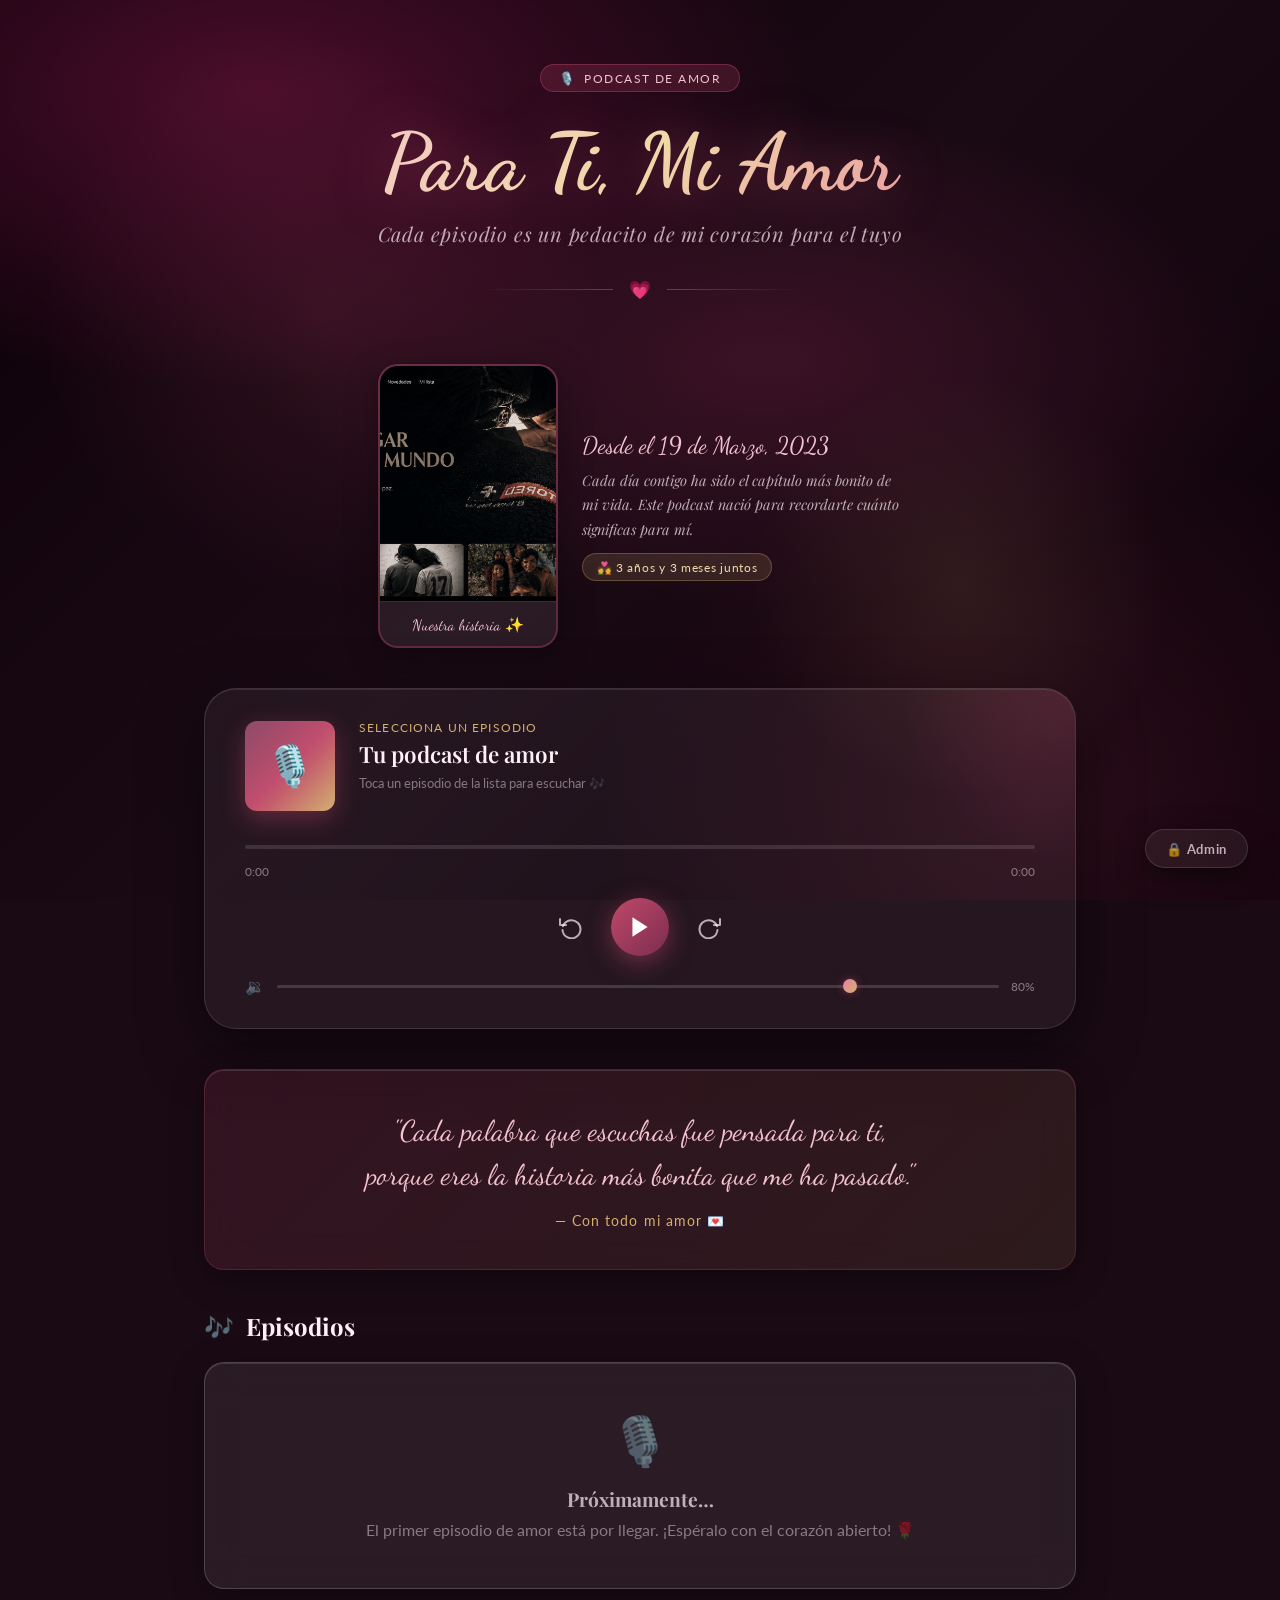
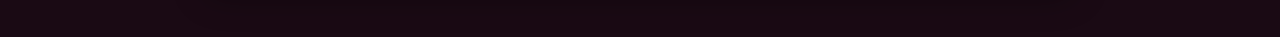
==== docs/index.html @ d4a17b66 "feat: romantic podcast website with glassmorphism, photo lightbox, Firebase Storage, episode player " ====
<!DOCTYPE html>
<html lang="es">
<head>
  <meta charset="UTF-8">
  <meta name="viewport" content="width=device-width, initial-scale=1.0">
  <title>Para Ti, Mi Amor 🌹 — Podcast de Corazón</title>
  <meta name="description" content="Un podcast hecho con todo el amor del mundo, especialmente para ti.">
  <meta name="theme-color" content="#7B2D4E">
  <meta property="og:title" content="Para Ti, Mi Amor 🌹">
  <meta property="og:description" content="Un podcast de amor hecho especialmente para ti">
  <meta property="og:type" content="website">
  <link rel="preconnect" href="https://fonts.googleapis.com">
  <link rel="preconnect" href="https://fonts.gstatic.com" crossorigin>
  <link href="https://fonts.googleapis.com/css2?family=Playfair+Display:ital,wght@0,400;0,600;0,700;1,400;1,600&family=Lato:wght@300;400;700&family=Dancing+Script:wght@500;600;700&display=swap" rel="stylesheet">
  <link rel="stylesheet" href="style.css">
</head>
<body>

  <!-- Background -->
  <div class="bg-canvas" aria-hidden="true"></div>

  <div class="app-wrapper">
    <div class="container">

      <!-- ── HEADER ─────────────────────────────────────────── -->
      <header class="site-header fade-in">
        <div class="header-badge">
          <span>🎙️</span>
          <span>Podcast de Amor</span>
        </div>
        <h1 class="site-title" id="podcast-title">Para Ti, Mi Amor</h1>
        <p class="site-subtitle" id="podcast-subtitle">
          Cada episodio es un pedacito de mi corazón para el tuyo
        </p>
        <div class="heart-divider">
          <span class="heart-divider-icon">💗</span>
        </div>
      </header>

      <!-- ── PHOTO FRAME ────────────────────────────────────── -->
      <section class="photo-frame-section fade-in fade-in-delay-1" aria-label="Nuestra foto">
        <div class="photo-frame-row">

          <!-- Polaroid-style frame -->
          <div
            class="glass photo-frame-card"
            id="photo-frame-card"
            role="button"
            tabindex="0"
            aria-label="Abrir foto con mensaje de amor"
          >
            <div class="photo-thumb-wrap">
              <img src="assets/tuyo.jpeg" alt="Nosotros" class="photo-thumb" loading="lazy">
              <div class="photo-hover-overlay">
                <span>💌 Ver mensaje</span>
              </div>
            </div>
            <div class="photo-caption">
              <span class="photo-label">Nuestra historia ✨</span>
            </div>
          </div>

          <!-- Aside text -->
          <div class="photo-aside">
            <div class="photo-aside-title">Desde el 19 de Marzo, 2023</div>
            <p class="photo-aside-text">
              Cada día contigo ha sido el capítulo más bonito
              de mi vida. Este podcast nació para recordarte
              cuánto significas para mí.
            </p>
            <div class="anniversary-badge">
              💑 3 años y 3 meses juntos
            </div>
          </div>

        </div>
      </section>

      <!-- ── FEATURED PLAYER ────────────────────────────────── -->
      <section class="fade-in fade-in-delay-2" aria-label="Reproductor principal">
        <div class="glass-heavy featured-player" id="featured-player">

          <div class="now-playing-label" id="now-playing-label" style="display:none;">
            <span class="now-playing-dot"></span>
            <span>Reproduciendo ahora</span>
          </div>

          <div class="episode-meta">
            <div class="episode-artwork" id="featured-artwork">
              <span id="featured-artwork-emoji">🎙️</span>
            </div>
            <div class="episode-info">
              <div class="episode-number" id="featured-ep-number">Selecciona un episodio</div>
              <div class="episode-title"  id="featured-ep-title">Tu podcast de amor</div>
              <div class="episode-date"   id="featured-ep-date">Toca un episodio de la lista para escuchar 🎶</div>
            </div>
          </div>

          <!-- Progress -->
          <div class="audio-controls">
            <div class="progress-bar-wrap" id="progress-wrap">
              <div class="progress-track">
                <div class="progress-fill" id="progress-fill"></div>
              </div>
              <input type="range" class="progress-input" id="progress-input"
                     min="0" max="100" value="0" step="0.1" aria-label="Progreso del audio">
            </div>
            <div class="time-labels">
              <span id="time-current">0:00</span>
              <span id="time-total">0:00</span>
            </div>

            <!-- Controls -->
            <div class="controls-row">
              <button class="ctrl-btn" id="btn-rewind" aria-label="Retroceder 15s" title="−15s">
                <svg width="24" height="24" viewBox="0 0 24 24" fill="none" stroke="currentColor" stroke-width="2" stroke-linecap="round" stroke-linejoin="round">
                  <polyline points="1 4 1 10 7 10"/><path d="M3.51 15a9 9 0 1 0 .49-3.75"/>
                </svg>
              </button>

              <button class="ctrl-btn play-btn" id="btn-play" aria-label="Reproducir / Pausar">
                <svg id="play-icon"  width="26" height="26" viewBox="0 0 24 24" fill="currentColor"><polygon points="5,3 19,12 5,21"/></svg>
                <svg id="pause-icon" width="26" height="26" viewBox="0 0 24 24" fill="currentColor" style="display:none;"><rect x="6" y="4" width="4" height="16"/><rect x="14" y="4" width="4" height="16"/></svg>
              </button>

              <button class="ctrl-btn" id="btn-forward" aria-label="Avanzar 15s" title="+15s">
                <svg width="24" height="24" viewBox="0 0 24 24" fill="none" stroke="currentColor" stroke-width="2" stroke-linecap="round" stroke-linejoin="round">
                  <polyline points="23 4 23 10 17 10"/><path d="M20.49 15a9 9 0 1 1-.48-3.75"/>
                </svg>
              </button>
            </div>

            <!-- Volume -->
            <div class="volume-row">
              <span class="volume-icon" id="vol-icon">🔉</span>
              <input type="range" class="volume-slider" id="volume-slider"
                     min="0" max="1" value="0.8" step="0.01" aria-label="Volumen">
              <span style="font-size:0.75rem;color:var(--text-muted);" id="vol-label">80%</span>
            </div>
          </div>
        </div>
      </section>

      <!-- ── LOVE BANNER ────────────────────────────────────── -->
      <div class="glass love-banner fade-in fade-in-delay-3" id="love-banner">
        <p class="love-quote" id="love-quote">
          "Cada palabra que escuchas fue pensada para ti,<br>
          porque eres la historia más bonita que me ha pasado."
        </p>
        <p class="love-from" id="love-from">— Con todo mi amor 💌</p>
      </div>

      <!-- ── EPISODE LIST ────────────────────────────────────── -->
      <section aria-label="Lista de episodios">
        <h2 class="section-heading fade-in fade-in-delay-4">
          <span class="icon">🎶</span>
          Episodios
        </h2>
        <div class="episode-list" id="episode-list" role="list">
          <!-- Rendered by JS -->
        </div>
      </section>

    </div><!-- /container -->
  </div><!-- /app-wrapper -->

  <!-- ── PHOTO LIGHTBOX ─────────────────────────────────────── -->
  <div class="photo-modal" id="photo-modal" role="dialog" aria-modal="true" aria-label="Mensaje de amor">
    <div class="photo-modal-inner glass-heavy" style="padding:2rem;">
      <button class="photo-modal-close" id="photo-modal-close" aria-label="Cerrar">✕</button>

      <div class="photo-modal-img-wrap">
        <img src="assets/tuyo.jpeg" alt="Nosotros" class="photo-full">
      </div>

      <div class="photo-modal-msg" style="padding:2rem;background:rgba(255,255,255,0.05);border-radius:20px;border:1px solid rgba(192,73,107,0.25);">
        <div class="modal-love-title">Para ti, mi amor 🌹</div>
        <p class="modal-love-text">
          "Desde el 19 de marzo de 2023,<br>
          cada mañana tiene más sentido.<br><br>
          Eres la persona que me hace querer<br>
          ser mejor cada día. Esta foto,<br>
          este podcast, cada nota, cada palabra…<br><br>
          todo lo hago pensando en ti."
        </p>
        <p class="modal-love-from">— Tuyo, siempre y para siempre 💌</p>
        <div class="modal-song-pill">
          🎵 Nuestra canción: <em>Amapolas — Leo Rizi</em>
        </div>
      </div>
    </div>
  </div>

  <!-- ── ADMIN FAB ────────────────────────────────────────────── -->
  <div class="admin-fab">
    <a href="admin.html" class="btn btn-ghost" aria-label="Panel de administración">
      🔒 Admin
    </a>
  </div>

  <script src="app.js"></script>
  <script>
  /* ═══════════════════════════════════════════════════════════
     INDEX PAGE LOGIC
  ═══════════════════════════════════════════════════════════ */

  const META_KEY = 'samira_podcast_meta';

  /* ── Meta / Personalización ─────────────────────────────── */
  function getMeta() {
    try { return JSON.parse(localStorage.getItem(META_KEY)) || {}; } catch { return {}; }
  }
  function applyMeta() {
    const m = getMeta();
    if (m.podcastTitle)    document.getElementById('podcast-title').textContent    = m.podcastTitle;
    if (m.podcastSubtitle) document.getElementById('podcast-subtitle').textContent = m.podcastSubtitle;
    if (m.loveQuote)       document.getElementById('love-quote').innerHTML          = m.loveQuote;
    if (m.loveFrom)        document.getElementById('love-from').textContent         = '— ' + m.loveFrom + ' 💌';
  }

  /* ── State ──────────────────────────────────────────────── */
  let currentEpisodeId = null;

  /* ── Render Episode List ────────────────────────────────── */
  function renderEpisodes() {
    const list     = document.getElementById('episode-list');
    const episodes = getEpisodes();

    if (episodes.length === 0) {
      list.innerHTML = `
        <div class="glass empty-state">
          <div class="empty-icon">🎙️</div>
          <h3>Próximamente…</h3>
          <p>El primer episodio de amor está por llegar. ¡Espéralo con el corazón abierto! 🌹</p>
        </div>`;
      return;
    }

    list.innerHTML = episodes.map((ep, idx) => {
      const epNum   = episodes.length - idx;
      const isActive = ep.id === currentEpisodeId;
      const isPlaying = isActive && Player.isPlaying;
      return `
        <article
          class="glass episode-card ${isActive ? 'active' : ''}"
          data-id="${ep.id}"
          role="listitem"
          tabindex="0"
          aria-label="Episodio ${epNum}: ${ep.title}"
          style="animation:fadeIn 0.5s ease ${idx*0.06}s both;"
        >
          <div class="ep-thumb">
            <span>${ep.emoji || '🎙️'}</span>
            <div class="play-overlay" aria-hidden="true">
              ${isPlaying ? '⏸️' : (isActive ? '▶️' : '▶️')}
            </div>
          </div>
          <div class="ep-info">
            <div class="ep-title">${ep.title}</div>
            <div class="ep-desc">${ep.description || 'Un episodio lleno de amor'}</div>
          </div>
          <div class="ep-meta">
            <span class="ep-duration" id="dur-${ep.id}">${ep.cachedDuration || '–:––'}</span>
            <span class="ep-badge">Ep. ${epNum}</span>
          </div>
        </article>`;
    }).join('');

    /* Attach events */
    list.querySelectorAll('.episode-card').forEach(card => {
      const activate = () => {
        const id = card.dataset.id;
        const ep = episodes.find(e => e.id === id);
        if (!ep) return;

        const epNum = episodes.length - episodes.findIndex(e => e.id === id);

        if (id === currentEpisodeId) {
          /* Same episode → toggle play/pause */
          Player.toggle();
        } else {
          /* New episode → load and play */
          currentEpisodeId = id;
          loadFeaturedUI(ep, epNum);
          Player.load(ep);
        }
      };
      card.addEventListener('click', activate);
      card.addEventListener('keydown', e => { if (e.key === 'Enter' || e.key === ' ') { e.preventDefault(); activate(); } });
    });
  }

  /* ── Load Featured UI (without starting audio) ───────────── */
  function loadFeaturedUI(ep, epNum) {
    document.getElementById('featured-ep-number').textContent = `Episodio ${epNum}`;
    document.getElementById('featured-ep-title').textContent  = ep.title;
    document.getElementById('featured-ep-date').textContent   = ep.description || formatDate(ep.createdAt);
    document.getElementById('featured-artwork-emoji').textContent = ep.emoji || '🎙️';
    document.getElementById('now-playing-label').style.display = 'flex';
  }

  /* ── Player UI Callbacks ────────────────────────────────── */
  function updatePlayIcon(playing) {
    document.getElementById('play-icon').style.display  = playing ? 'none'  : 'block';
    document.getElementById('pause-icon').style.display = playing ? 'block' : 'none';
  }

  Player.onTimeUpdate((current, duration) => {
    const pct = duration ? (current / duration) * 100 : 0;
    document.getElementById('progress-fill').style.width  = `${pct}%`;
    document.getElementById('progress-input').value       = pct;
    document.getElementById('time-current').textContent   = formatTime(current);
    document.getElementById('time-total').textContent     = formatTime(duration);

    /* Cache duration on first read */
    if (currentEpisodeId && !isNaN(duration) && duration > 0) {
      const ep = getEpisodes().find(e => e.id === currentEpisodeId);
      if (ep && !ep.cachedDuration) {
        updateEpisode(currentEpisodeId, { cachedDuration: formatTime(duration) });
        const el = document.getElementById(`dur-${currentEpisodeId}`);
        if (el) el.textContent = formatTime(duration);
      }
    }
  });

  Player.onPlay(playing => {
    updatePlayIcon(playing);
    renderEpisodes(); /* Refresh overlay icons */
  });

  Player.onEnded(() => {
    /* Auto-next episode */
    const episodes = getEpisodes();
    const idx = episodes.findIndex(e => e.id === currentEpisodeId);
    if (idx !== -1 && idx < episodes.length - 1) {
      const next = episodes[idx + 1];
      currentEpisodeId = next.id;
      loadFeaturedUI(next, episodes.length - (idx + 1));
      Player.load(next);
    } else {
      updatePlayIcon(false);
      showToast('¡Fin del episodio! 🌹', 'success');
    }
  });

  Player.onError(() => {
    updatePlayIcon(false);
  });

  /* ── Controls ───────────────────────────────────────────── */
  document.getElementById('btn-play').addEventListener('click', () => {
    const episodes = getEpisodes();
    if (!currentEpisodeId) {
      if (episodes.length > 0) {
        const ep = episodes[0];
        currentEpisodeId = ep.id;
        loadFeaturedUI(ep, episodes.length);
        Player.load(ep);
      } else {
        showToast('No hay episodios aún 🎙️', 'info');
      }
    } else {
      Player.toggle();
    }
  });

  document.getElementById('btn-rewind').addEventListener('click',  () => Player.seek(Player.currentTime - 15));
  document.getElementById('btn-forward').addEventListener('click', () => Player.seek(Player.currentTime + 15));

  document.getElementById('progress-input').addEventListener('input', e => {
    Player.seekPercent(parseFloat(e.target.value) / 100);
  });

  const volSlider = document.getElementById('volume-slider');
  const volLabel  = document.getElementById('vol-label');
  const volIcon   = document.getElementById('vol-icon');

  volSlider.addEventListener('input', e => {
    const v = parseFloat(e.target.value);
    Player.setVolume(v);
    volLabel.textContent = `${Math.round(v * 100)}%`;
    volIcon.textContent  = v === 0 ? '🔇' : v < 0.5 ? '🔉' : '🔊';
  });
  Player.setVolume(0.8);

  /* ── Photo Lightbox ─────────────────────────────────────── */
  const photoCard  = document.getElementById('photo-frame-card');
  const photoModal = document.getElementById('photo-modal');
  const photoClose = document.getElementById('photo-modal-close');

  function openPhotoModal()  { photoModal.classList.add('open');    document.body.style.overflow = 'hidden'; }
  function closePhotoModal() { photoModal.classList.remove('open'); document.body.style.overflow = ''; }

  photoCard.addEventListener('click', openPhotoModal);
  photoCard.addEventListener('keydown', e => { if (e.key === 'Enter' || e.key === ' ') { e.preventDefault(); openPhotoModal(); } });
  photoClose.addEventListener('click', closePhotoModal);
  photoModal.addEventListener('click', e => { if (e.target === photoModal) closePhotoModal(); });
  document.addEventListener('keydown', e => { if (e.key === 'Escape') closePhotoModal(); });

  /* ── Boot ───────────────────────────────────────────────── */
  applyMeta();
  renderEpisodes();

  /* Pre-fill featured with first episode (no autoplay) */
  const initEps = getEpisodes();
  if (initEps.length > 0) {
    const ep = initEps[0];
    document.getElementById('featured-ep-number').textContent = `Episodio ${initEps.length}`;
    document.getElementById('featured-ep-title').textContent  = ep.title;
    document.getElementById('featured-ep-date').textContent   = ep.description || 'Tu podcast de amor';
    document.getElementById('featured-artwork-emoji').textContent = ep.emoji || '🎙️';
    currentEpisodeId = ep.id;
  }
  </script>
</body>
</html>
---- docs/style.css ----
/* ============================================================
   SAMIRA'S PODCAST — ROMANTIC GLASSMORPHISM DESIGN SYSTEM v2
   ============================================================ */

@import url('https://fonts.googleapis.com/css2?family=Playfair+Display:ital,wght@0,400;0,600;0,700;1,400;1,600&family=Lato:wght@300;400;700&family=Dancing+Script:wght@500;600;700&display=swap');

/* ── CSS Custom Properties ────────────────────────────────── */
:root {
  --rose-deep:    #7B2D4E;
  --rose-mid:     #C0496B;
  --rose-soft:    #E8829F;
  --rose-pale:    #F5C2CF;
  --gold:         #D4AF72;
  --gold-light:   #F0D9A8;
  --night:        #1A0A14;
  --glass-bg:     rgba(255,255,255,0.07);
  --glass-border: rgba(255,255,255,0.18);
  --glass-shadow: rgba(0,0,0,0.35);
  --text-primary: #FFF0F5;
  --text-secondary: rgba(255,240,245,0.7);
  --text-muted:   rgba(255,240,245,0.45);
  --radius-sm:    12px;
  --radius-md:    20px;
  --radius-lg:    32px;
  --blur:         blur(18px);
  --blur-heavy:   blur(32px);
  --transition:   all 0.35s cubic-bezier(0.25,0.46,0.45,0.94);
}

/* ── Reset ────────────────────────────────────────────────── */
*, *::before, *::after { box-sizing: border-box; margin: 0; padding: 0; }
html { scroll-behavior: smooth; }
body {
  font-family: 'Lato', 'Segoe UI', system-ui, sans-serif;
  background: var(--night);
  color: var(--text-primary);
  min-height: 100vh;
  overflow-x: hidden;
}

/* ── Animated Background ──────────────────────────────────── */
.bg-canvas {
  position: fixed; inset: 0; z-index: 0;
  background:
    radial-gradient(ellipse 80% 60% at 20% 10%, #4A0D2B 0%, transparent 55%),
    radial-gradient(ellipse 60% 80% at 80% 90%, #2B0D1A 0%, transparent 55%),
    radial-gradient(ellipse 70% 50% at 60% 40%, #3B1225 0%, transparent 55%),
    linear-gradient(135deg, #0D0008 0%, #1A0A14 50%, #0D0008 100%);
}
.bg-canvas::before {
  content: '';
  position: absolute; inset: 0;
  background:
    radial-gradient(circle 400px at 25% 35%, rgba(192,73,107,0.15) 0%, transparent 70%),
    radial-gradient(circle 300px at 75% 65%, rgba(212,175,114,0.10) 0%, transparent 70%);
  animation: bgPulse 8s ease-in-out infinite alternate;
}
@keyframes bgPulse {
  0%   { opacity: 0.6; transform: scale(1); }
  100% { opacity: 1;   transform: scale(1.05); }
}

/* ── Floating Petals ──────────────────────────────────────── */
.petal {
  position: fixed;
  pointer-events: none;
  z-index: 1;
  user-select: none;
  animation: floatPetal linear infinite;
}
@keyframes floatPetal {
  0%   { transform: translateY(110vh) rotate(0deg) scale(0.8);   opacity: 0; }
  8%   { opacity: 0.7; }
  92%  { opacity: 0.5; }
  100% { transform: translateY(-12vh) rotate(400deg) scale(1.1); opacity: 0; }
}

/* ── Layout ───────────────────────────────────────────────── */
.app-wrapper { position: relative; z-index: 2; min-height: 100vh; }
.container   { max-width: 920px; margin: 0 auto; padding: 0 1.5rem; }

/* ── Glass Cards ──────────────────────────────────────────── */
.glass {
  background: var(--glass-bg);
  backdrop-filter: var(--blur);
  -webkit-backdrop-filter: var(--blur);
  border: 1px solid var(--glass-border);
  border-radius: var(--radius-md);
  box-shadow: 0 8px 32px var(--glass-shadow), inset 0 1px 0 rgba(255,255,255,0.12);
}
.glass-heavy {
  background: rgba(255,255,255,0.05);
  backdrop-filter: var(--blur-heavy);
  -webkit-backdrop-filter: var(--blur-heavy);
  border: 1px solid rgba(255,255,255,0.12);
  border-radius: var(--radius-lg);
  box-shadow: 0 20px 60px rgba(0,0,0,0.5), inset 0 1px 0 rgba(255,255,255,0.1);
}

/* ── Header ───────────────────────────────────────────────── */
.site-header { text-align: center; padding: 4rem 1.5rem 2rem; }
.header-badge {
  display: inline-flex; align-items: center; gap: 0.5rem;
  background: rgba(192,73,107,0.2); border: 1px solid rgba(192,73,107,0.4);
  border-radius: 100px; padding: 0.35rem 1.1rem;
  font-size: 0.78rem; letter-spacing: 0.12em; text-transform: uppercase;
  color: var(--rose-pale); margin-bottom: 1.5rem; backdrop-filter: blur(8px);
}
.site-title {
  font-family: 'Dancing Script', cursive; font-size: clamp(2.8rem, 7vw, 5rem); font-weight: 700;
  background: linear-gradient(135deg, var(--rose-pale) 0%, var(--gold-light) 50%, var(--rose-soft) 100%);
  -webkit-background-clip: text; -webkit-text-fill-color: transparent; background-clip: text;
  line-height: 1.15; margin-bottom: 0.75rem;
  filter: drop-shadow(0 2px 24px rgba(192,73,107,0.5));
}
.site-subtitle {
  font-family: 'Playfair Display', serif; font-style: italic;
  font-size: clamp(1rem, 2.5vw, 1.25rem); color: var(--text-secondary); letter-spacing: 0.04em;
}
.heart-divider {
  display: flex; align-items: center; gap: 1rem; margin: 2rem auto; max-width: 320px;
}
.heart-divider::before, .heart-divider::after {
  content: ''; flex: 1; height: 1px;
  background: linear-gradient(90deg, transparent, rgba(192,73,107,0.6));
}
.heart-divider::after { background: linear-gradient(270deg, transparent, rgba(192,73,107,0.6)); }
.heart-divider-icon { font-size: 1.1rem; animation: heartBeat 1.6s ease-in-out infinite; }
@keyframes heartBeat {
  0%,100% { transform: scale(1); }
  20%     { transform: scale(1.25); }
  60%     { transform: scale(1.15); }
}

/* ── Photo Frame Section ──────────────────────────────────── */
.photo-frame-section { margin-bottom: 2.5rem; }
.photo-frame-row {
  display: flex; align-items: center; justify-content: center; gap: 1.5rem;
}
.photo-frame-card {
  position: relative; cursor: pointer; overflow: hidden;
  width: 180px; flex-shrink: 0;
  transition: var(--transition);
  border: 2px solid rgba(192,73,107,0.35);
}
.photo-frame-card:hover {
  transform: translateY(-4px) scale(1.03);
  border-color: rgba(192,73,107,0.7);
  box-shadow: 0 20px 50px rgba(0,0,0,0.5), 0 0 0 1px rgba(192,73,107,0.35),
              0 0 40px rgba(192,73,107,0.2);
}
.photo-thumb-wrap {
  width: 100%; aspect-ratio: 3/4; overflow: hidden; position: relative;
}
.photo-thumb {
  width: 100%; height: 100%; object-fit: cover;
  transition: transform 0.5s ease;
  display: block;
}
.photo-frame-card:hover .photo-thumb { transform: scale(1.07); }
.photo-hover-overlay {
  position: absolute; inset: 0;
  background: linear-gradient(to top, rgba(123,45,78,0.85) 0%, transparent 55%);
  display: flex; align-items: flex-end; justify-content: center;
  padding: 1rem 0.75rem;
  opacity: 0; transition: opacity 0.3s;
}
.photo-frame-card:hover .photo-hover-overlay { opacity: 1; }
.photo-hover-overlay span {
  font-size: 0.82rem; color: #fff; letter-spacing: 0.08em; font-weight: 700;
  display: flex; align-items: center; gap: 0.4rem;
}
.photo-caption {
  padding: 0.75rem;
  text-align: center;
  border-top: 1px solid rgba(255,255,255,0.08);
}
.photo-label {
  font-family: 'Dancing Script', cursive; font-size: 0.95rem; color: var(--rose-pale);
}
/* Corner hearts */
.photo-frame-card::before, .photo-frame-card::after {
  content: '💗'; position: absolute; font-size: 0.7rem;
  opacity: 0; transition: opacity 0.3s; z-index: 2;
}
.photo-frame-card::before { top: 6px; left: 6px; }
.photo-frame-card::after  { top: 6px; right: 6px; }
.photo-frame-card:hover::before, .photo-frame-card:hover::after { opacity: 1; }

/* Photo aside text */
.photo-aside {
  flex: 1; max-width: 320px;
}
.photo-aside-title {
  font-family: 'Dancing Script', cursive; font-size: 1.5rem;
  color: var(--rose-pale); margin-bottom: 0.5rem;
}
.photo-aside-text {
  font-family: 'Playfair Display', serif; font-style: italic;
  font-size: 0.9rem; color: var(--text-secondary); line-height: 1.7;
}
.anniversary-badge {
  display: inline-flex; align-items: center; gap: 0.4rem; margin-top: 0.75rem;
  background: rgba(212,175,114,0.15); border: 1px solid rgba(212,175,114,0.3);
  border-radius: 100px; padding: 0.35rem 0.85rem;
  font-size: 0.75rem; color: var(--gold-light); letter-spacing: 0.06em;
}

@media (max-width: 580px) {
  .photo-frame-row { flex-direction: column; }
  .photo-frame-card { width: 150px; }
  .photo-aside { text-align: center; }
}

/* ── Photo Lightbox Modal ─────────────────────────────────── */
.photo-modal {
  position: fixed; inset: 0; z-index: 300;
  background: rgba(0,0,0,0.88); backdrop-filter: blur(10px);
  display: flex; align-items: center; justify-content: center;
  padding: 1.5rem;
  opacity: 0; pointer-events: none;
  transition: opacity 0.35s ease;
}
.photo-modal.open { opacity: 1; pointer-events: all; }
.photo-modal-inner {
  position: relative; max-width: 800px; width: 100%;
  display: flex; gap: 2rem; align-items: center;
  animation: slideUp 0.4s cubic-bezier(0.25,0.46,0.45,0.94) both;
}
@keyframes slideUp {
  from { transform: translateY(30px) scale(0.96); opacity: 0; }
  to   { transform: translateY(0) scale(1);       opacity: 1; }
}
.photo-modal-close {
  position: fixed; top: 1.5rem; right: 1.5rem;
  background: rgba(255,255,255,0.08); border: 1px solid rgba(255,255,255,0.15);
  color: #fff; font-size: 1.2rem; border-radius: 50%;
  width: 42px; height: 42px; cursor: pointer; z-index: 310;
  display: flex; align-items: center; justify-content: center;
  transition: var(--transition);
}
.photo-modal-close:hover { background: rgba(192,73,107,0.35); }
.photo-modal-img-wrap {
  flex-shrink: 0; width: min(340px, 45vw);
  border-radius: 20px; overflow: hidden;
  box-shadow: 0 30px 80px rgba(0,0,0,0.7), 0 0 0 2px rgba(192,73,107,0.4);
}
.photo-full { width: 100%; height: auto; display: block; }
.photo-modal-msg {
  flex: 1; padding: 2rem;
  border: 1px solid rgba(192,73,107,0.3);
  background: rgba(255,255,255,0.06);
}
.modal-love-title {
  font-family: 'Dancing Script', cursive; font-size: 1.8rem;
  color: var(--rose-pale); margin-bottom: 1rem;
}
.modal-love-text {
  font-family: 'Playfair Display', serif; font-style: italic;
  font-size: 1rem; color: var(--text-secondary); line-height: 1.9;
  margin-bottom: 1rem;
}
.modal-love-from { font-size: 0.85rem; color: var(--gold); letter-spacing: 0.08em; }
.modal-song-pill {
  display: inline-flex; align-items: center; gap: 0.4rem; margin-top: 1rem;
  background: rgba(212,175,114,0.15); border: 1px solid rgba(212,175,114,0.3);
  border-radius: 100px; padding: 0.4rem 0.9rem; font-size: 0.78rem; color: var(--gold-light);
}

@media (max-width: 640px) {
  .photo-modal-inner { flex-direction: column; }
  .photo-modal-img-wrap { width: min(280px, 80vw); }
}

/* ── Featured Player ──────────────────────────────────────── */
.featured-player {
  padding: 2rem 2.5rem; margin: 0 0 2.5rem;
  position: relative; overflow: hidden;
}
.featured-player::before {
  content: ''; position: absolute; top:-50%; right:-20%;
  width: 350px; height: 350px; border-radius: 50%;
  background: radial-gradient(circle, rgba(192,73,107,0.2) 0%, transparent 70%);
  pointer-events: none;
}
.now-playing-label {
  display: flex; align-items: center; gap: 0.5rem;
  font-size: 0.72rem; letter-spacing: 0.14em; text-transform: uppercase;
  color: var(--rose-soft); margin-bottom: 1.25rem; font-weight: 700;
}
.now-playing-dot {
  width: 8px; height: 8px; border-radius: 50%;
  background: var(--rose-soft); animation: blink 1.2s ease-in-out infinite;
}
@keyframes blink { 0%,100% { opacity: 1; } 50% { opacity: 0.2; } }

.episode-meta { display: flex; align-items: flex-start; gap: 1.5rem; margin-bottom: 1.75rem; }
.episode-artwork {
  width: 90px; height: 90px; border-radius: var(--radius-sm);
  background: linear-gradient(135deg, var(--rose-deep), var(--rose-mid), var(--gold));
  display: flex; align-items: center; justify-content: center; font-size: 2.5rem;
  flex-shrink: 0; box-shadow: 0 8px 24px rgba(192,73,107,0.4); position: relative;
}
.episode-artwork img { width:100%; height:100%; object-fit:cover; border-radius:inherit; }
.episode-artwork::after {
  content:''; position:absolute; inset:0;
  background: linear-gradient(135deg, rgba(255,255,255,0.15) 0%, transparent 60%);
  border-radius:inherit;
}
.episode-info { flex:1; min-width:0; }
.episode-number { font-size:0.72rem; letter-spacing:0.1em; text-transform:uppercase; color:var(--gold); margin-bottom:0.3rem; }
.episode-title  { font-family:'Playfair Display',serif; font-size:clamp(1.1rem,3vw,1.4rem); font-weight:600; color:var(--text-primary); line-height:1.35; margin-bottom:0.4rem; }
.episode-date   { font-size:0.8rem; color:var(--text-muted); }

/* ── Audio Controls ───────────────────────────────────────── */
.audio-controls { width:100%; }
.progress-bar-wrap { position:relative; margin-bottom:0.6rem; cursor:pointer; padding:6px 0; }
.progress-track {
  width:100%; height:4px; background:rgba(255,255,255,0.12);
  border-radius:99px; position:relative; overflow:visible;
}
.progress-fill {
  height:100%; background:linear-gradient(90deg,var(--rose-mid),var(--gold));
  border-radius:99px; width:0%; transition:width 0.1s linear; position:relative;
}
.progress-fill::after {
  content:''; position:absolute; right:-6px; top:50%; transform:translateY(-50%);
  width:14px; height:14px; border-radius:50%; background:#fff;
  box-shadow:0 0 10px rgba(192,73,107,0.7); opacity:0; transition:opacity 0.2s;
}
.progress-bar-wrap:hover .progress-fill::after { opacity:1; }
.progress-input {
  position:absolute; inset:0; opacity:0; cursor:pointer; width:100%; height:100%; margin:0;
}
.time-labels { display:flex; justify-content:space-between; font-size:0.73rem; color:var(--text-muted); margin-bottom:1.25rem; }
.controls-row { display:flex; align-items:center; justify-content:center; gap:1.25rem; margin-bottom:1.25rem; }
.ctrl-btn {
  background:none; border:none; color:var(--text-secondary); cursor:pointer;
  transition:var(--transition); display:flex; align-items:center; justify-content:center;
  border-radius:50%; padding:0.5rem;
}
.ctrl-btn:hover { color:var(--text-primary); transform:scale(1.12); }
.ctrl-btn.play-btn {
  width:58px; height:58px;
  background:linear-gradient(135deg,var(--rose-mid),var(--rose-deep));
  color:#fff; border-radius:50%; font-size:1.4rem;
  box-shadow:0 6px 24px rgba(192,73,107,0.5); transition:var(--transition);
}
.ctrl-btn.play-btn:hover  { transform:scale(1.1); box-shadow:0 10px 32px rgba(192,73,107,0.7); }
.ctrl-btn.play-btn:active { transform:scale(0.96); }
.volume-row { display:flex; align-items:center; gap:0.75rem; }
.volume-icon { font-size:1rem; color:var(--text-muted); }
.volume-slider { -webkit-appearance:none; appearance:none; flex:1; height:3px; background:rgba(255,255,255,0.15); border-radius:99px; outline:none; cursor:pointer; }
.volume-slider::-webkit-slider-thumb { -webkit-appearance:none; width:14px; height:14px; border-radius:50%; background:linear-gradient(135deg,var(--rose-soft),var(--gold)); cursor:pointer; box-shadow:0 0 8px rgba(192,73,107,0.5); }

/* ── Episode List ─────────────────────────────────────────── */
.section-heading {
  font-family:'Playfair Display',serif; font-size:clamp(1.2rem,3vw,1.5rem);
  color:var(--text-primary); margin-bottom:1.25rem; display:flex; align-items:center; gap:0.75rem;
}
.episode-list { display:flex; flex-direction:column; gap:1rem; margin-bottom:3rem; }
.episode-card {
  padding:1.25rem 1.5rem; cursor:pointer; transition:var(--transition);
  display:flex; align-items:center; gap:1.25rem; position:relative; overflow:hidden;
}
.episode-card::before {
  content:''; position:absolute; inset:0;
  background:linear-gradient(135deg, rgba(192,73,107,0.1), transparent);
  opacity:0; transition:opacity 0.3s; border-radius:inherit;
}
.episode-card:hover::before, .episode-card.active::before { opacity:1; }
.episode-card:hover { transform:translateY(-2px); border-color:rgba(192,73,107,0.4); box-shadow:0 12px 40px rgba(0,0,0,0.4),0 0 0 1px rgba(192,73,107,0.25); }
.episode-card.active { border-color:rgba(192,73,107,0.55); background:rgba(192,73,107,0.1); }
.episode-card:focus { outline:2px solid rgba(192,73,107,0.6); outline-offset:2px; }

.ep-thumb {
  width:60px; height:60px; border-radius:var(--radius-sm);
  background:linear-gradient(135deg,var(--rose-deep),var(--rose-mid));
  display:flex; align-items:center; justify-content:center; font-size:1.5rem;
  flex-shrink:0; position:relative; overflow:hidden;
}
.ep-thumb img { width:100%; height:100%; object-fit:cover; border-radius:inherit; }
.play-overlay {
  position:absolute; inset:0; background:rgba(0,0,0,0.45);
  display:flex; align-items:center; justify-content:center;
  border-radius:inherit; opacity:0; transition:opacity 0.25s; font-size:1.3rem;
}
.episode-card:hover .play-overlay, .episode-card.active .play-overlay { opacity:1; }
.ep-info { flex:1; min-width:0; }
.ep-title { font-family:'Playfair Display',serif; font-size:1rem; font-weight:600; color:var(--text-primary); white-space:nowrap; overflow:hidden; text-overflow:ellipsis; margin-bottom:0.3rem; }
.ep-desc  { font-size:0.8rem; color:var(--text-muted); white-space:nowrap; overflow:hidden; text-overflow:ellipsis; }
.ep-meta  { display:flex; flex-direction:column; align-items:flex-end; gap:0.3rem; flex-shrink:0; }
.ep-duration { font-size:0.78rem; color:var(--text-muted); font-variant-numeric:tabular-nums; }
.ep-badge { font-size:0.65rem; letter-spacing:0.08em; text-transform:uppercase; background:rgba(192,73,107,0.25); color:var(--rose-pale); border:1px solid rgba(192,73,107,0.35); border-radius:99px; padding:0.15rem 0.55rem; }

.empty-state { text-align:center; padding:3rem 1.5rem; color:var(--text-muted); }
.empty-state .empty-icon { font-size:3rem; margin-bottom:1rem; }
.empty-state h3 { font-family:'Playfair Display',serif; font-size:1.2rem; color:var(--text-secondary); margin-bottom:0.5rem; }

/* ── Love Banner ──────────────────────────────────────────── */
.love-banner { text-align:center; padding:2.5rem 2rem; margin-bottom:2.5rem; background:linear-gradient(135deg,rgba(192,73,107,0.15),rgba(212,175,114,0.1)); border:1px solid rgba(192,73,107,0.25); }
.love-quote { font-family:'Dancing Script',cursive; font-size:clamp(1.3rem,4vw,1.8rem); color:var(--rose-pale); line-height:1.5; margin-bottom:1rem; }
.love-from  { font-size:0.85rem; color:var(--gold); letter-spacing:0.08em; }

/* ── Footer ───────────────────────────────────────────────── */
.site-footer { text-align:center; padding:2rem 1.5rem 3rem; color:var(--text-muted); font-size:0.8rem; letter-spacing:0.05em; }

/* ── Modal Overlay ────────────────────────────────────────── */
.modal-overlay {
  position:fixed; inset:0; background:rgba(0,0,0,0.75); backdrop-filter:blur(6px);
  z-index:100; display:flex; align-items:center; justify-content:center; padding:1rem;
  opacity:0; pointer-events:none; transition:opacity 0.3s;
}
.modal-overlay.open { opacity:1; pointer-events:all; }
.modal { width:100%; max-width:500px; padding:2.5rem 2rem; animation:slideUp 0.35s cubic-bezier(0.25,0.46,0.45,0.94) forwards; }
@keyframes slideUp { from { transform:translateY(30px); opacity:0; } to { transform:translateY(0); opacity:1; } }
.modal-title    { font-family:'Playfair Display',serif; font-size:1.4rem; color:var(--text-primary); margin-bottom:0.3rem; }
.modal-subtitle { font-size:0.85rem; color:var(--text-muted); margin-bottom:2rem; }
.modal-close    { position:absolute; top:1rem; right:1rem; background:none; border:none; color:var(--text-muted); font-size:1.4rem; cursor:pointer; transition:color 0.2s; line-height:1; }
.modal-close:hover { color:var(--text-primary); }

/* ── Forms ────────────────────────────────────────────────── */
.form-group  { margin-bottom:1.25rem; }
.form-label  { display:block; font-size:0.8rem; letter-spacing:0.08em; text-transform:uppercase; color:var(--rose-pale); margin-bottom:0.5rem; }
.form-input, .form-textarea { width:100%; background:rgba(255,255,255,0.06); border:1px solid rgba(255,255,255,0.12); border-radius:var(--radius-sm); color:var(--text-primary); font-family:'Lato',sans-serif; font-size:0.95rem; padding:0.75rem 1rem; outline:none; transition:border-color 0.25s,box-shadow 0.25s; }
.form-input:focus, .form-textarea:focus { border-color:rgba(192,73,107,0.6); box-shadow:0 0 0 3px rgba(192,73,107,0.15); }
.form-textarea { resize:vertical; min-height:80px; }
.form-input::placeholder, .form-textarea::placeholder { color:var(--text-muted); }

/* ── Buttons ──────────────────────────────────────────────── */
.btn { display:inline-flex; align-items:center; justify-content:center; gap:0.5rem; border:none; border-radius:var(--radius-sm); font-family:'Lato',sans-serif; font-size:0.9rem; font-weight:700; letter-spacing:0.05em; cursor:pointer; padding:0.75rem 1.5rem; transition:var(--transition); text-decoration:none; }
.btn-primary { background:linear-gradient(135deg,var(--rose-mid),var(--rose-deep)); color:#fff; box-shadow:0 4px 20px rgba(192,73,107,0.4); }
.btn-primary:hover { transform:translateY(-2px); box-shadow:0 8px 28px rgba(192,73,107,0.55); }
.btn-ghost   { background:rgba(255,255,255,0.06); color:var(--text-secondary); border:1px solid rgba(255,255,255,0.12); }
.btn-ghost:hover { background:rgba(255,255,255,0.1); color:var(--text-primary); }
.btn-full    { width:100%; }

/* ── Toast ────────────────────────────────────────────────── */
.toast-container { position:fixed; bottom:2rem; right:2rem; z-index:200; display:flex; flex-direction:column; gap:0.75rem; }
.toast { background:rgba(30,10,20,0.9); border:1px solid rgba(192,73,107,0.35); border-radius:var(--radius-sm); padding:0.9rem 1.25rem; font-size:0.88rem; color:var(--text-primary); backdrop-filter:blur(12px); display:flex; align-items:center; gap:0.6rem; max-width:300px; animation:toastIn 0.35s ease forwards; box-shadow:0 8px 24px rgba(0,0,0,0.4); }
@keyframes toastIn { from { transform:translateX(100%); opacity:0; } to { transform:translateX(0); opacity:1; } }
.toast.success { border-color:rgba(80,200,100,0.4); }
.toast.error   { border-color:rgba(220,60,60,0.4); }

/* ── Admin ────────────────────────────────────────────────── */
.admin-fab { position:fixed; bottom:2rem; right:2rem; z-index:50; }
.admin-fab .btn { border-radius:100px; padding:0.65rem 1.25rem; font-size:0.82rem; box-shadow:0 8px 28px rgba(0,0,0,0.5); }
.admin-header  { text-align:center; padding:3rem 1.5rem 1.5rem; }
.admin-title   { font-family:'Playfair Display',serif; font-size:clamp(1.6rem,4vw,2.2rem); color:var(--text-primary); margin-bottom:0.4rem; }
.admin-grid    { display:grid; grid-template-columns:1fr 1fr; gap:1.5rem; margin-bottom:2.5rem; }
@media (max-width:680px) { .admin-grid { grid-template-columns:1fr; } }
.stat-card { padding:1.5rem; text-align:center; }
.stat-number { font-family:'Playfair Display',serif; font-size:2.5rem; font-weight:700; background:linear-gradient(135deg,var(--rose-soft),var(--gold)); -webkit-background-clip:text; -webkit-text-fill-color:transparent; background-clip:text; }
.stat-label  { font-size:0.8rem; color:var(--text-muted); text-transform:uppercase; letter-spacing:0.1em; margin-top:0.25rem; }
.upload-progress { width:100%; height:6px; background:rgba(255,255,255,0.1); border-radius:99px; margin-top:1rem; overflow:hidden; display:none; }
.upload-progress-fill { height:100%; background:linear-gradient(90deg,var(--rose-mid),var(--gold)); border-radius:99px; width:0%; transition:width 0.3s ease; }
.admin-ep-card { padding:1.25rem 1.5rem; display:flex; align-items:center; gap:1rem; transition:var(--transition); }
.admin-ep-card:hover { background:rgba(255,255,255,0.04); }
.admin-ep-actions { display:flex; gap:0.5rem; flex-shrink:0; }
.icon-btn { background:rgba(255,255,255,0.06); border:1px solid rgba(255,255,255,0.1); border-radius:8px; color:var(--text-muted); cursor:pointer; width:34px; height:34px; display:flex; align-items:center; justify-content:center; font-size:0.9rem; transition:var(--transition); }
.icon-btn:hover { color:var(--text-primary); border-color:rgba(192,73,107,0.4); }
.icon-btn.danger:hover { color:#ff6b6b; border-color:rgba(220,60,60,0.4); }
.password-screen { min-height:100vh; display:flex; align-items:center; justify-content:center; padding:1.5rem; }
.password-card { width:100%; max-width:420px; padding:3rem 2.5rem; text-align:center; }
.password-icon { font-size:3rem; margin-bottom:1.25rem; display:block; filter:drop-shadow(0 4px 16px rgba(192,73,107,0.6)); }

/* ── Scrollbar ────────────────────────────────────────────── */
::-webkit-scrollbar { width:6px; }
::-webkit-scrollbar-track { background:transparent; }
::-webkit-scrollbar-thumb { background:rgba(192,73,107,0.4); border-radius:99px; }
::-webkit-scrollbar-thumb:hover { background:rgba(192,73,107,0.65); }

/* ── Animations ───────────────────────────────────────────── */
.fade-in { animation:fadeIn 0.6s ease forwards; }
@keyframes fadeIn { from { opacity:0; transform:translateY(16px); } to { opacity:1; transform:translateY(0); } }
.fade-in-delay-1 { animation-delay:0.1s; opacity:0; }
.fade-in-delay-2 { animation-delay:0.2s; opacity:0; }
.fade-in-delay-3 { animation-delay:0.3s; opacity:0; }
.fade-in-delay-4 { animation-delay:0.4s; opacity:0; }

/* ── Admin-specific tabs ──────────────────────────────────── */
.tabs { display:flex; gap:0.5rem; margin-bottom:1.75rem; flex-wrap:wrap; }
.tab-btn { background:rgba(255,255,255,0.05); border:1px solid rgba(255,255,255,0.1); border-radius:100px; color:var(--text-secondary); cursor:pointer; font-family:'Lato',sans-serif; font-size:0.85rem; padding:0.5rem 1.2rem; transition:var(--transition); }
.tab-btn:hover { background:rgba(255,255,255,0.08); color:var(--text-primary); }
.tab-btn.active { background:rgba(192,73,107,0.25); border-color:rgba(192,73,107,0.5); color:var(--rose-pale); }
.tab-panel { display:none; }
.tab-panel.active { display:block; }
.section-card { padding:2rem; margin-bottom:1.5rem; }
.section-card-title { font-family:'Playfair Display',serif; font-size:1.1rem; color:var(--text-primary); margin-bottom:1.25rem; display:flex; align-items:center; gap:0.5rem; }
.two-col { display:grid; grid-template-columns:1fr 1fr; gap:1rem; }
@media (max-width:560px) { .two-col { grid-template-columns:1fr; } }
.divider { height:1px; background:rgba(255,255,255,0.08); margin:1.25rem 0; }
.hint-box { background:rgba(212,175,114,0.1); border:1px solid rgba(212,175,114,0.25); border-radius:10px; padding:0.9rem 1.1rem; font-size:0.82rem; color:var(--gold-light); line-height:1.6; margin-bottom:1.25rem; }
.hint-box strong { color:var(--gold); }
.emoji-picker { display:flex; flex-wrap:wrap; gap:0.4rem; margin-top:0.5rem; }
.emoji-opt { width:38px; height:38px; border-radius:8px; border:1px solid rgba(255,255,255,0.1); background:rgba(255,255,255,0.05); cursor:pointer; font-size:1.2rem; display:flex; align-items:center; justify-content:center; transition:var(--transition); }
.emoji-opt:hover, .emoji-opt.selected { border-color:rgba(192,73,107,0.5); background:rgba(192,73,107,0.15); transform:scale(1.1); }
.admin-ep-list { display:flex; flex-direction:column; gap:0.75rem; margin-top:1rem; }
.drop-zone { border:2px dashed rgba(192,73,107,0.35); border-radius:var(--radius-md); padding:2rem; text-align:center; cursor:pointer; transition:var(--transition); position:relative; }
.drop-zone:hover, .drop-zone.drag-over { border-color:rgba(192,73,107,0.7); background:rgba(192,73,107,0.08); }
.drop-zone input[type="file"] { position:absolute; inset:0; opacity:0; cursor:pointer; }
.drop-icon { font-size:2rem; margin-bottom:0.5rem; }
.drop-text { font-size:0.85rem; color:var(--text-muted); }
.drop-text span { color:var(--rose-soft); text-decoration:underline; }

/* Firebase status badge */
.firebase-status {
  display: inline-flex; align-items:center; gap:0.4rem;
  font-size:0.78rem; padding:0.3rem 0.75rem;
  border-radius:100px; margin-bottom:1rem;
}
.firebase-status.connected { background:rgba(80,200,100,0.15); border:1px solid rgba(80,200,100,0.3); color:#6dffaa; }
.firebase-status.disconnected { background:rgba(220,60,60,0.15); border:1px solid rgba(220,60,60,0.3); color:#ff9a9a; }
.firebase-dot { width:7px; height:7px; border-radius:50%; }
.firebase-status.connected .firebase-dot { background:#6dffaa; animation:blink 2s infinite; }
.firebase-status.disconnected .firebase-dot { background:#ff9a9a; }

@media (max-width:600px) {
  .featured-player { padding:1.5rem 1.25rem; }
  .episode-meta { flex-direction:column; }
  .episode-artwork { width:70px; height:70px; }
  .controls-row { gap:0.75rem; }
  .ctrl-btn.play-btn { width:52px; height:52px; }
  .admin-fab { bottom:1.25rem; right:1.25rem; }
}
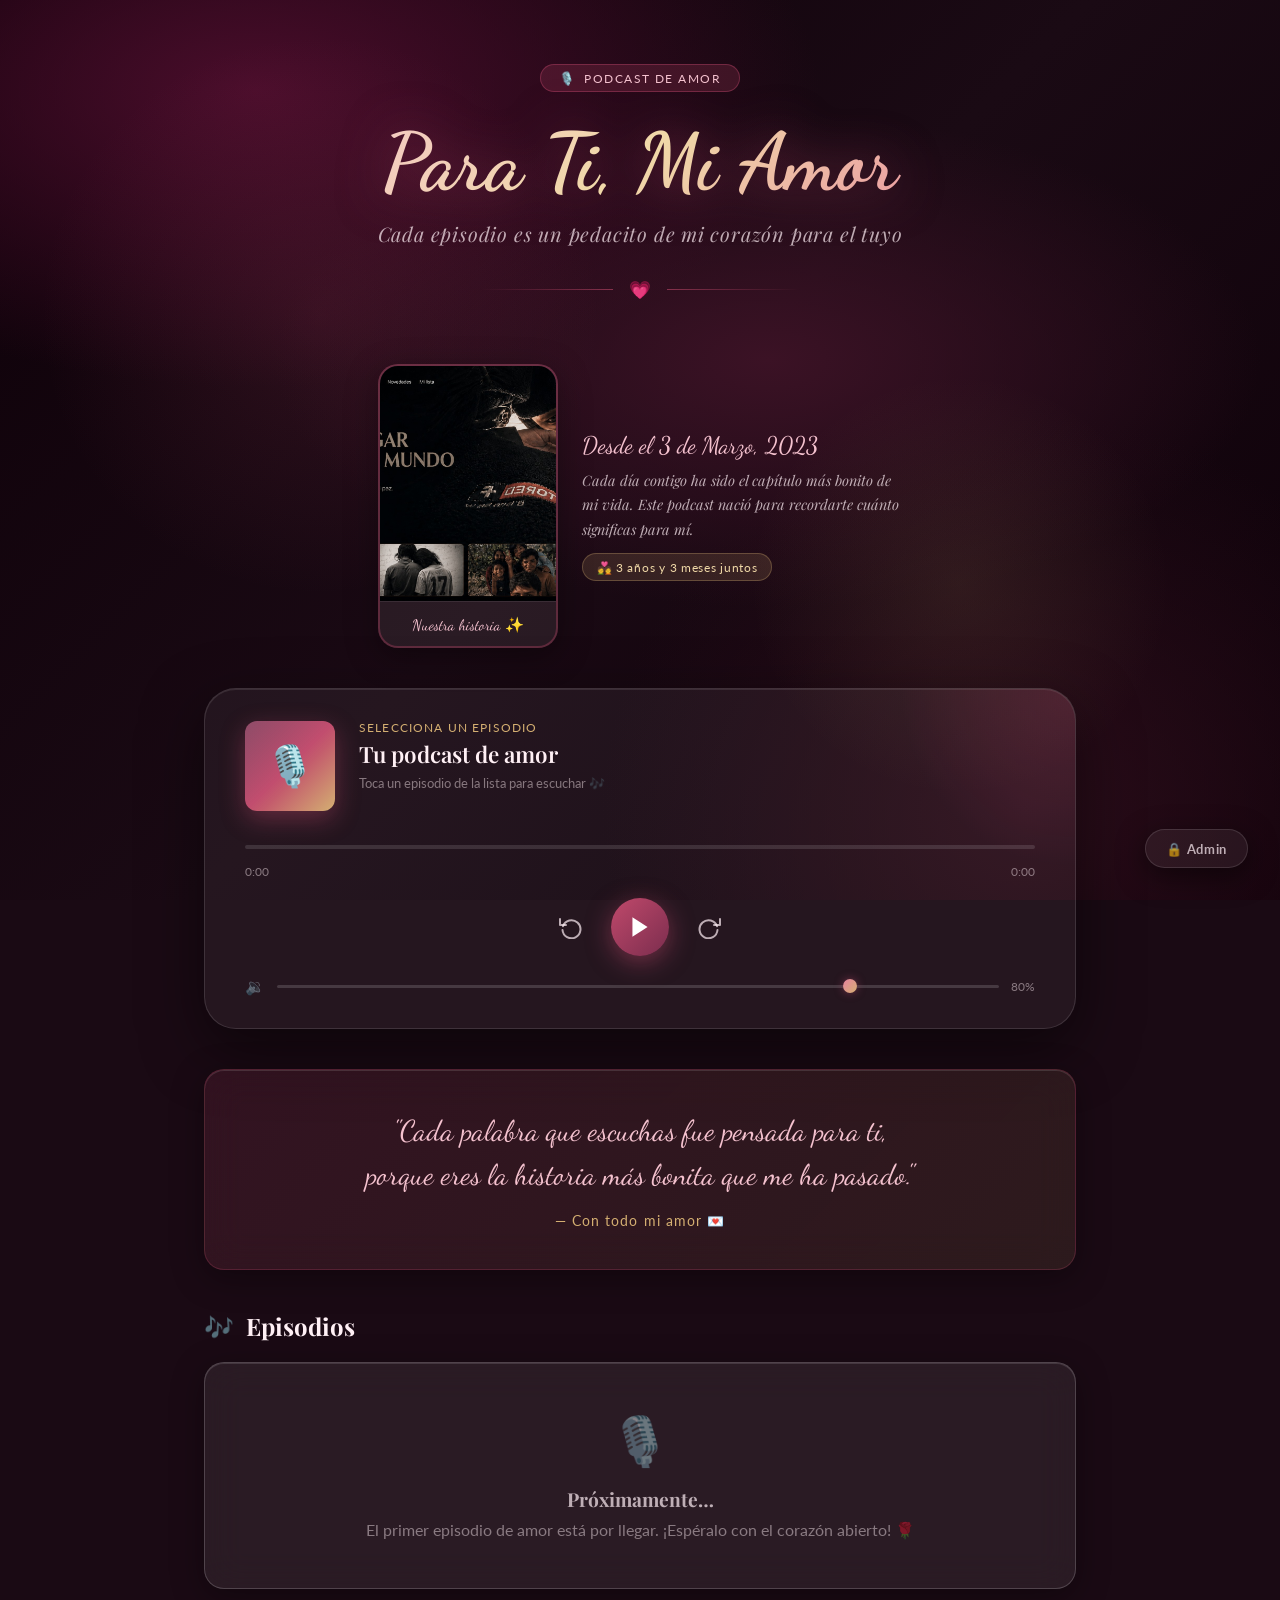
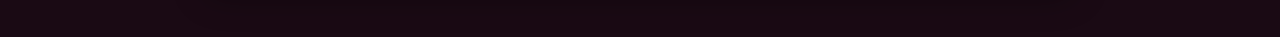
==== commit 73dff8f0: "fix: corregir fecha de relacion de marzo 19 a marzo 3" ====
--- a/docs/index.html
+++ b/docs/index.html
@@ -62,7 +62,7 @@
 
           <!-- Aside text -->
           <div class="photo-aside">
-            <div class="photo-aside-title">Desde el 19 de Marzo, 2023</div>
+            <div class="photo-aside-title">Desde el 3 de Marzo, 2023</div>
             <p class="photo-aside-text">
               Cada día contigo ha sido el capítulo más bonito
               de mi vida. Este podcast nació para recordarte
@@ -176,7 +176,7 @@
       <div class="photo-modal-msg" style="padding:2rem;background:rgba(255,255,255,0.05);border-radius:20px;border:1px solid rgba(192,73,107,0.25);">
         <div class="modal-love-title">Para ti, mi amor 🌹</div>
         <p class="modal-love-text">
-          "Desde el 19 de marzo de 2023,<br>
+          "Desde el 3 de marzo de 2023,<br>
           cada mañana tiene más sentido.<br><br>
           Eres la persona que me hace querer<br>
           ser mejor cada día. Esta foto,<br>
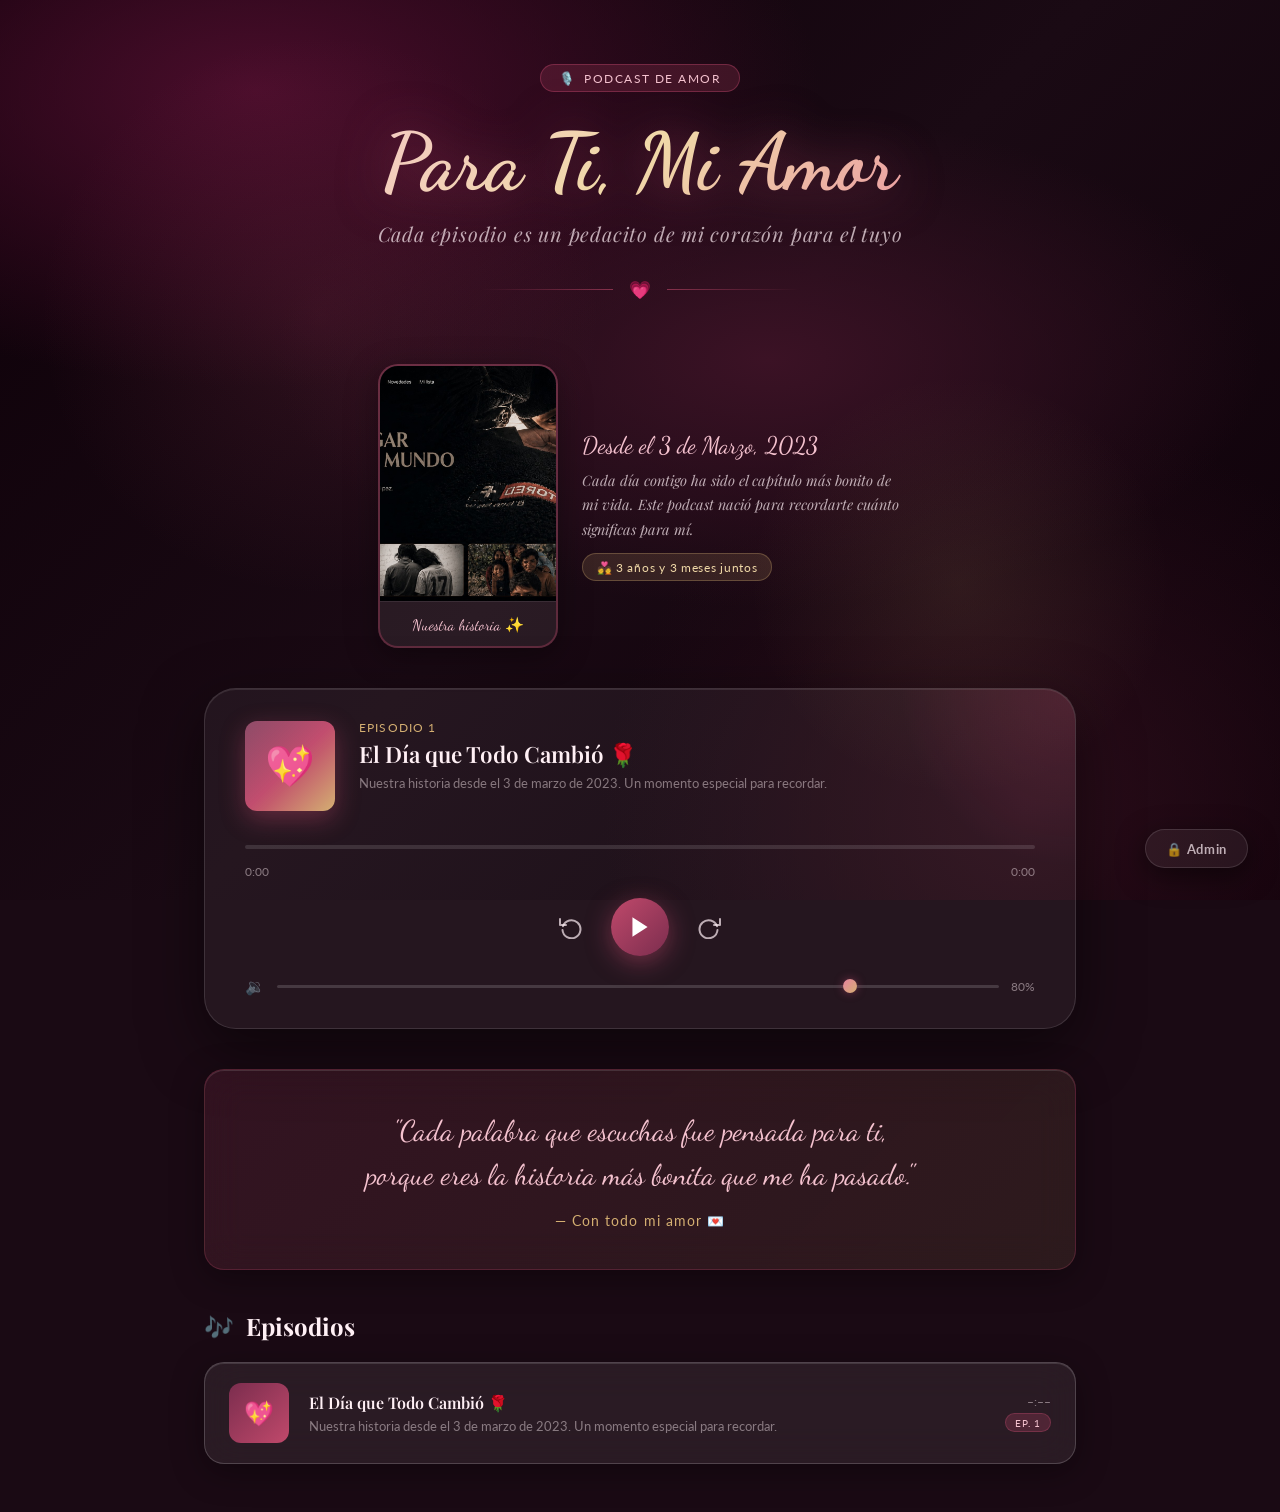
==== commit 2bc323ef: "fix: pre-populate default episode and fix audio player toggle source loading bug" ====
--- a/docs/index.html
+++ b/docs/index.html
@@ -276,8 +276,12 @@
         const epNum = episodes.length - episodes.findIndex(e => e.id === id);
 
         if (id === currentEpisodeId) {
-          /* Same episode → toggle play/pause */
-          Player.toggle();
+          /* Same episode → toggle play/pause (load first if needed) */
+          if (Player.currentId === id) {
+            Player.toggle();
+          } else {
+            Player.load(ep);
+          }
         } else {
           /* New episode → load and play */
           currentEpisodeId = id;
@@ -360,7 +364,12 @@
         showToast('No hay episodios aún 🎙️', 'info');
       }
     } else {
-      Player.toggle();
+      if (Player.currentId === currentEpisodeId) {
+        Player.toggle();
+      } else {
+        const ep = episodes.find(e => e.id === currentEpisodeId);
+        if (ep) Player.load(ep);
+      }
     }
   });
 
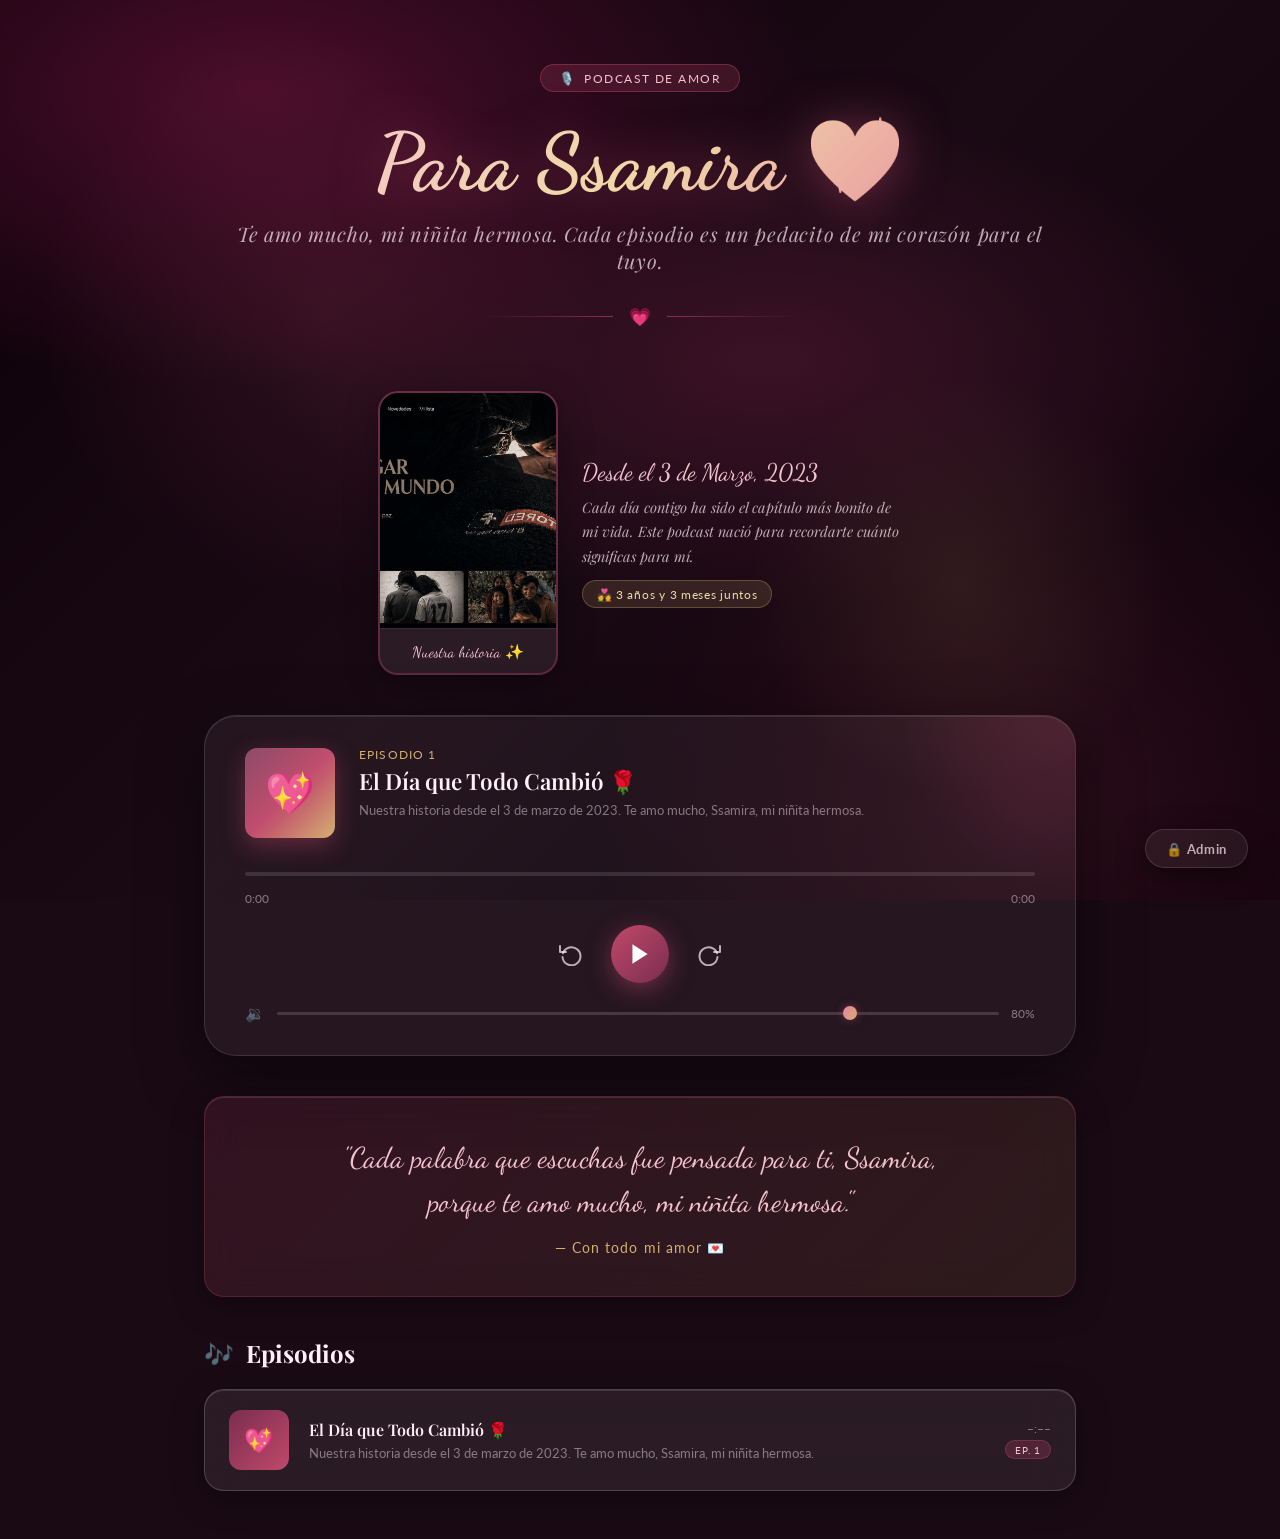
==== commit 5e6f36d1: "feat: customize messages to include Ssamira, Mi niñita hermosa, and te amo mucho" ====
--- a/docs/index.html
+++ b/docs/index.html
@@ -3,11 +3,11 @@
 <head>
   <meta charset="UTF-8">
   <meta name="viewport" content="width=device-width, initial-scale=1.0">
-  <title>Para Ti, Mi Amor 🌹 — Podcast de Corazón</title>
-  <meta name="description" content="Un podcast hecho con todo el amor del mundo, especialmente para ti.">
+  <title>Para Ssamira, Mi Niñita Hermosa 🌹</title>
+  <meta name="description" content="Un podcast de amor hecho especialmente para ti, Ssamira. Te amo mucho.">
   <meta name="theme-color" content="#7B2D4E">
-  <meta property="og:title" content="Para Ti, Mi Amor 🌹">
-  <meta property="og:description" content="Un podcast de amor hecho especialmente para ti">
+  <meta property="og:title" content="Para Ssamira, Mi Niñita Hermosa 🌹">
+  <meta property="og:description" content="Un podcast de amor hecho especialmente para ti, Ssamira. Te amo mucho.">
   <meta property="og:type" content="website">
   <link rel="preconnect" href="https://fonts.googleapis.com">
   <link rel="preconnect" href="https://fonts.gstatic.com" crossorigin>
@@ -28,9 +28,9 @@
           <span>🎙️</span>
           <span>Podcast de Amor</span>
         </div>
-        <h1 class="site-title" id="podcast-title">Para Ti, Mi Amor</h1>
+        <h1 class="site-title" id="podcast-title">Para Ssamira 💖</h1>
         <p class="site-subtitle" id="podcast-subtitle">
-          Cada episodio es un pedacito de mi corazón para el tuyo
+          Te amo mucho, mi niñita hermosa. Cada episodio es un pedacito de mi corazón para el tuyo.
         </p>
         <div class="heart-divider">
           <span class="heart-divider-icon">💗</span>
@@ -144,8 +144,8 @@
       <!-- ── LOVE BANNER ────────────────────────────────────── -->
       <div class="glass love-banner fade-in fade-in-delay-3" id="love-banner">
         <p class="love-quote" id="love-quote">
-          "Cada palabra que escuchas fue pensada para ti,<br>
-          porque eres la historia más bonita que me ha pasado."
+          "Cada palabra que escuchas fue pensada para ti, Ssamira,<br>
+          porque te amo mucho, mi niñita hermosa."
         </p>
         <p class="love-from" id="love-from">— Con todo mi amor 💌</p>
       </div>
@@ -174,14 +174,14 @@
       </div>
 
       <div class="photo-modal-msg" style="padding:2rem;background:rgba(255,255,255,0.05);border-radius:20px;border:1px solid rgba(192,73,107,0.25);">
-        <div class="modal-love-title">Para ti, mi amor 🌹</div>
+        <div class="modal-love-title">Para mi niñita hermosa, Ssamira 🌹</div>
         <p class="modal-love-text">
           "Desde el 3 de marzo de 2023,<br>
-          cada mañana tiene más sentido.<br><br>
+          cada mañana tiene más sentido a tu lado.<br><br>
           Eres la persona que me hace querer<br>
           ser mejor cada día. Esta foto,<br>
-          este podcast, cada nota, cada palabra…<br><br>
-          todo lo hago pensando en ti."
+          este podcast, cada palabra…<br><br>
+          todo lo hago porque te amo mucho."
         </p>
         <p class="modal-love-from">— Tuyo, siempre y para siempre 💌</p>
         <div class="modal-song-pill">
